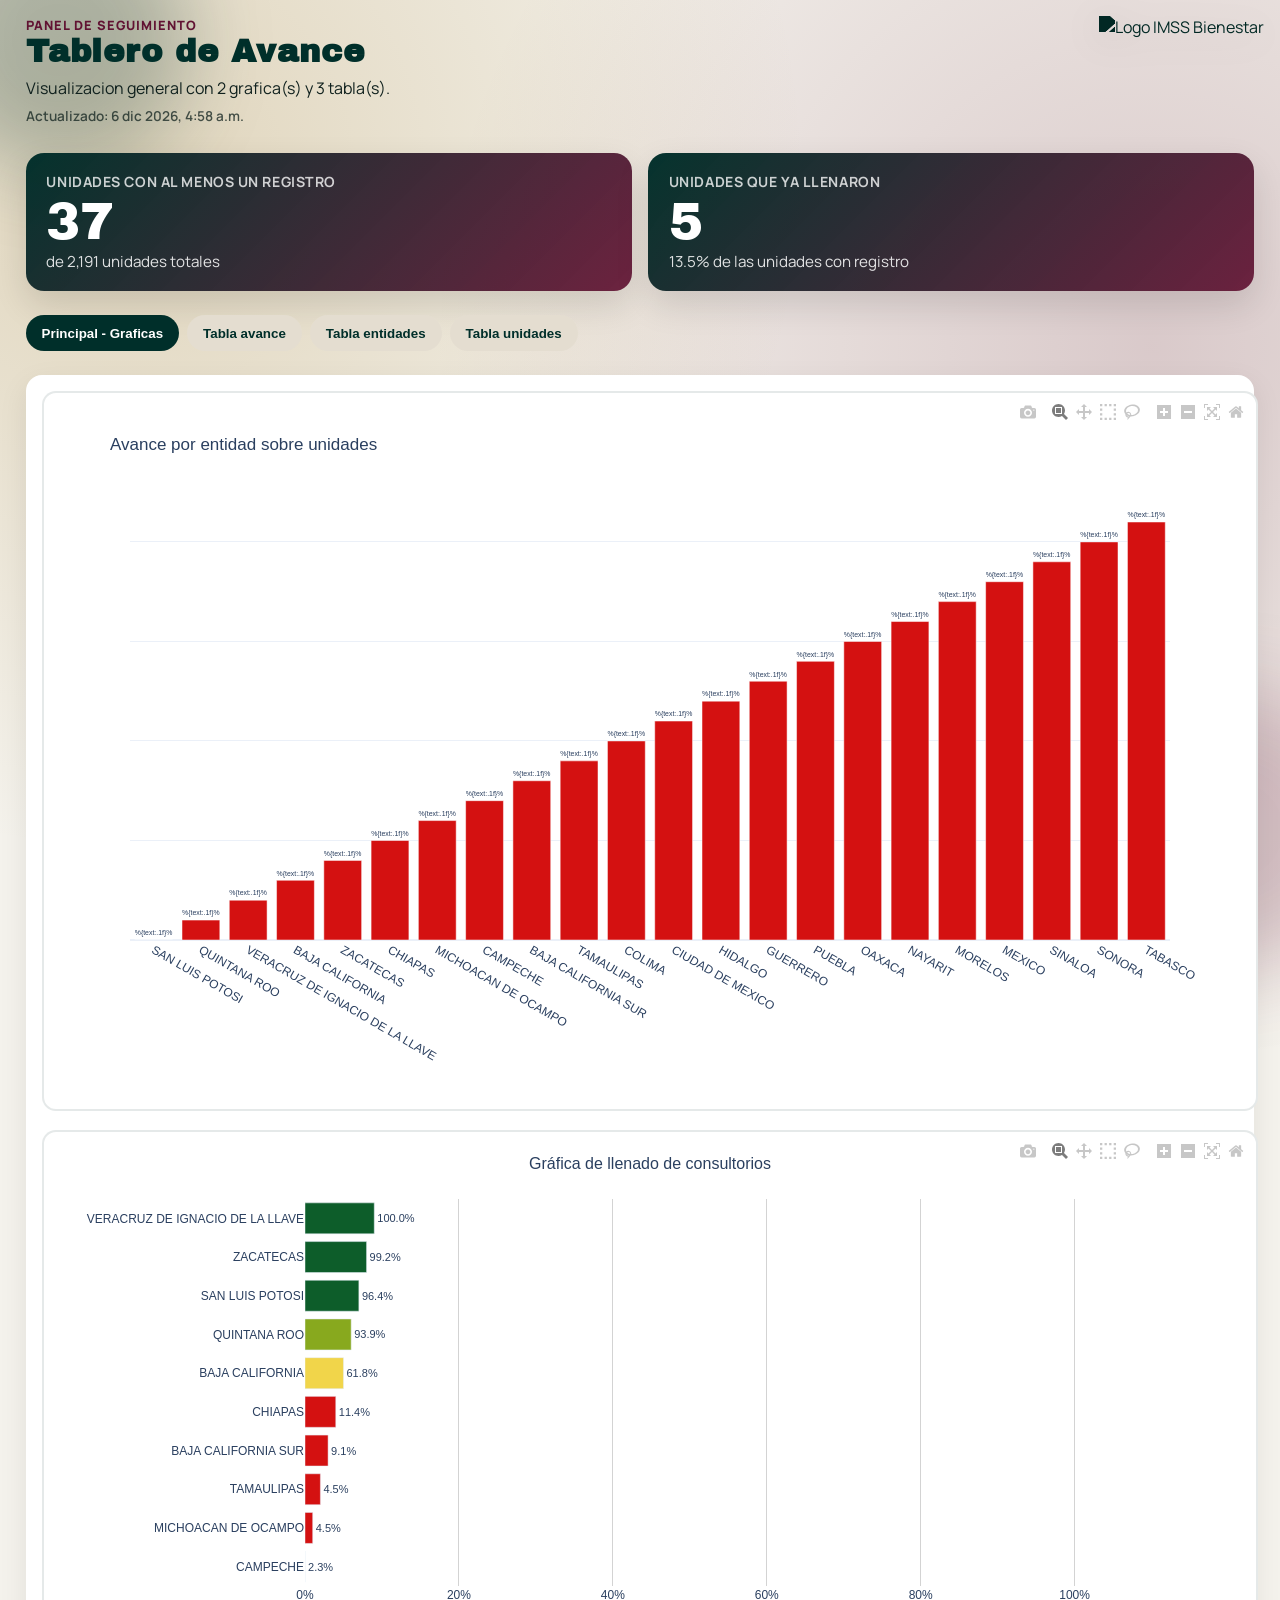
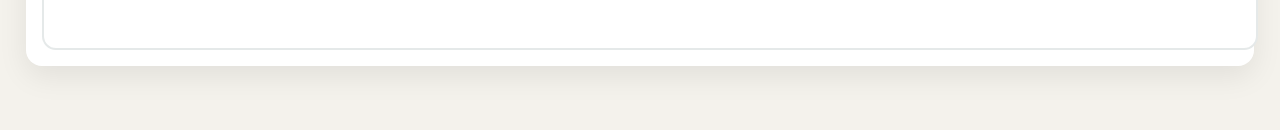
==== reporte_interactivo.html @ ab1ef681 "actualizacion" ====
<!doctype html>
<html lang="es">
<head>
  <meta charset="utf-8" />
  <meta name="viewport" content="width=device-width, initial-scale=1" />
  <title>Tablero IMSS Bienestar</title>
  <link rel="preconnect" href="https://fonts.googleapis.com" />
  <link rel="preconnect" href="https://fonts.gstatic.com" crossorigin />
  <link href="https://fonts.googleapis.com/css2?family=Manrope:wght@400;600;700;800&family=Archivo+Black&display=swap" rel="stylesheet" />
  <link rel="stylesheet" href="styles.css" />
  <script src="https://cdn.plot.ly/plotly-2.35.2.min.js"></script>
</head>
<body>
  <div class="bg-shape bg-shape-a"></div>
  <div class="bg-shape bg-shape-b"></div>
  <main class="layout">
    <header class="hero">
      <p class="eyebrow">Panel de Seguimiento</p>
      <h1>Tablero de Avance</h1>
      <p id="subtitle">Visualizacion general y detalle por tabla.</p>
      <p id="updated-at" class="updated-at">Actualizado: --</p>
    </header>

    <section class="value-boxes" aria-label="Resumen de unidades">
      <article class="value-box">
        <p class="value-box-label">Unidades con al menos un registro</p>
        <p id="value-unidades-registro" class="value-box-number">0</p>
        <p id="value-unidades-registro-detail" class="value-box-detail">de 0 unidades totales</p>
      </article>
      <article class="value-box">
        <p class="value-box-label">Unidades que ya llenaron</p>
        <p id="value-unidades-completas" class="value-box-number">0</p>
        <p id="value-unidades-completas-detail" class="value-box-detail">0% de las unidades con registro</p>
      </article>
    </section>

    <nav id="tabs" class="tabs" aria-label="Pestanas de contenido"></nav>

    <section id="panel-graficas" class="panel active"></section>
    <section id="tables-root"></section>
  </main>

  <footer class="footer">
    <img src="https://imssbienestar.gob.mx/assets/img/imb_b.svg" alt="Logo IMSS Bienestar" class="logo" />
  </footer>

  <script src="data.js"></script>
  <script src="app.js"></script>
</body>
</html>
---- styles.css ----
:root {
  --c-1: #002F2A;
  --c-2: #611232;
  --c-3: #A57F2C;
  --bg: #f4f2ec;
  --ink: #10211e;
  --card: #ffffff;
}

* { box-sizing: border-box; }

body {
  margin: 0;
  min-height: 100vh;
  font-family: Manrope, sans-serif;
  color: var(--ink);
  background:
    radial-gradient(circle at 10% 10%, rgba(165,127,44,0.25) 0%, rgba(165,127,44,0) 35%),
    radial-gradient(circle at 90% 20%, rgba(97,18,50,0.18) 0%, rgba(97,18,50,0) 40%),
    var(--bg);
  position: relative;
  overflow-x: hidden;
}

.bg-shape {
  position: fixed;
  border-radius: 50%;
  filter: blur(40px);
  z-index: -1;
}

.bg-shape-a {
  width: 260px;
  height: 260px;
  background: rgba(0,47,42,0.25);
  top: -90px;
  left: -70px;
}

.bg-shape-b {
  width: 280px;
  height: 280px;
  background: rgba(97,18,50,0.2);
  right: -90px;
  bottom: -70px;
}

.layout {
  width: min(1320px, 96vw);
  margin: 1rem auto 4rem;
}

.hero h1 {
  margin: 0;
  font-family: "Archivo Black", sans-serif;
  letter-spacing: 0.03em;
  color: var(--c-1);
}

.eyebrow {
  margin: 0 0 .5rem;
  color: var(--c-2);
  font-weight: 800;
  text-transform: uppercase;
  letter-spacing: 0.08em;
  font-size: .8rem;
}

.hero p { margin: .5rem 0 0; }

.updated-at {
  margin-top: .45rem;
  font-size: .85rem;
  color: rgba(16, 33, 30, .75);
  font-weight: 600;
}

.value-boxes {
  display: grid;
  grid-template-columns: repeat(2, minmax(0, 1fr));
  gap: 1rem;
  margin: 1.75rem 0 1.25rem;
}

.value-box {
  background: linear-gradient(135deg, rgba(0,47,42,0.98), rgba(97,18,50,0.92));
  color: #fff;
  border-radius: 18px;
  padding: 1.2rem 1.3rem;
  box-shadow: 0 14px 34px rgba(0, 0, 0, .12);
}

.value-box-label {
  margin: 0;
  font-size: .88rem;
  font-weight: 700;
  letter-spacing: .04em;
  text-transform: uppercase;
  color: rgba(255,255,255,.78);
}

.value-box-number {
  margin: .35rem 0 .2rem;
  font-family: "Archivo Black", sans-serif;
  font-size: clamp(2rem, 4vw, 3.2rem);
  line-height: 1;
}

.value-box-detail {
  margin: 0;
  font-size: .95rem;
  color: rgba(255,255,255,.86);
}

.tabs {
  display: flex;
  flex-wrap: wrap;
  gap: .5rem;
  margin: 1.5rem 0;
}

.tab-btn {
  border: 0;
  padding: .65rem 1rem;
  border-radius: 999px;
  background: #e4ddd0;
  color: var(--c-1);
  cursor: pointer;
  font-weight: 700;
  transition: transform .2s ease, background .2s ease;
}

.tab-btn:hover { transform: translateY(-1px); }
.tab-btn.active {
  background: var(--c-1);
  color: #fff;
}

.panel {
  display: none;
  background: var(--card);
  border-radius: 16px;
  padding: 1rem;
  box-shadow: 0 10px 30px rgba(0,0,0,.08);
  animation: rise .35s ease;
}

.panel.active { display: block; }

.grid {
  display: grid;
  grid-template-columns: 1fr;
  gap: 1.2rem;
  align-items: stretch;
}

.chart-card {
  border: 2px solid rgba(0,47,42,.1);
  border-radius: 14px;
  padding: .4rem;
  min-height: 180px;
  background: #fff;
}

.chart {
  width: 100%;
  min-height: 180px;
}

@media (max-width: 1100px) {
  .grid {
    grid-template-columns: 1fr;
  }

  .chart-card {
    min-height: 180px;
  }
}

.table-toolbar {
  display: flex;
  justify-content: flex-end;
  margin-bottom: .65rem;
}

.btn-excel {
  text-decoration: none;
  background: var(--c-3);
  color: #112;
  font-weight: 800;
  padding: .5rem .8rem;
  border-radius: 10px;
}

.table-wrap {
  overflow: auto;
  max-height: 68vh;
}

table {
  width: 100%;
  border-collapse: collapse;
  font-size: .92rem;
}

thead th {
  position: sticky;
  top: 0;
  background: var(--c-2);
  color: #fff;
  padding: .7rem;
  text-align: left;
}

tbody td {
  padding: .6rem;
  border-bottom: 1px solid #eee;
}

tbody tr:nth-child(even) { background: #faf8f3; }

.footer {
  position: fixed;
  top: 1rem;
  right: 1rem;
  z-index: 20;
}

.logo {
  width: min(220px, 45vw);
  filter: brightness(0) saturate(100%) invert(13%) sepia(27%) saturate(1148%) hue-rotate(124deg) brightness(95%) contrast(102%) drop-shadow(0 6px 18px rgba(0,0,0,.12));
}

@media (max-width: 700px) {
  .layout {
    margin-top: 3.4rem;
  }

  .value-boxes {
    grid-template-columns: 1fr;
  }

  .logo {
    width: min(160px, 50vw);
  }
}

@keyframes rise {
  from { transform: translateY(8px); opacity: 0; }
  to { transform: translateY(0); opacity: 1; }
}
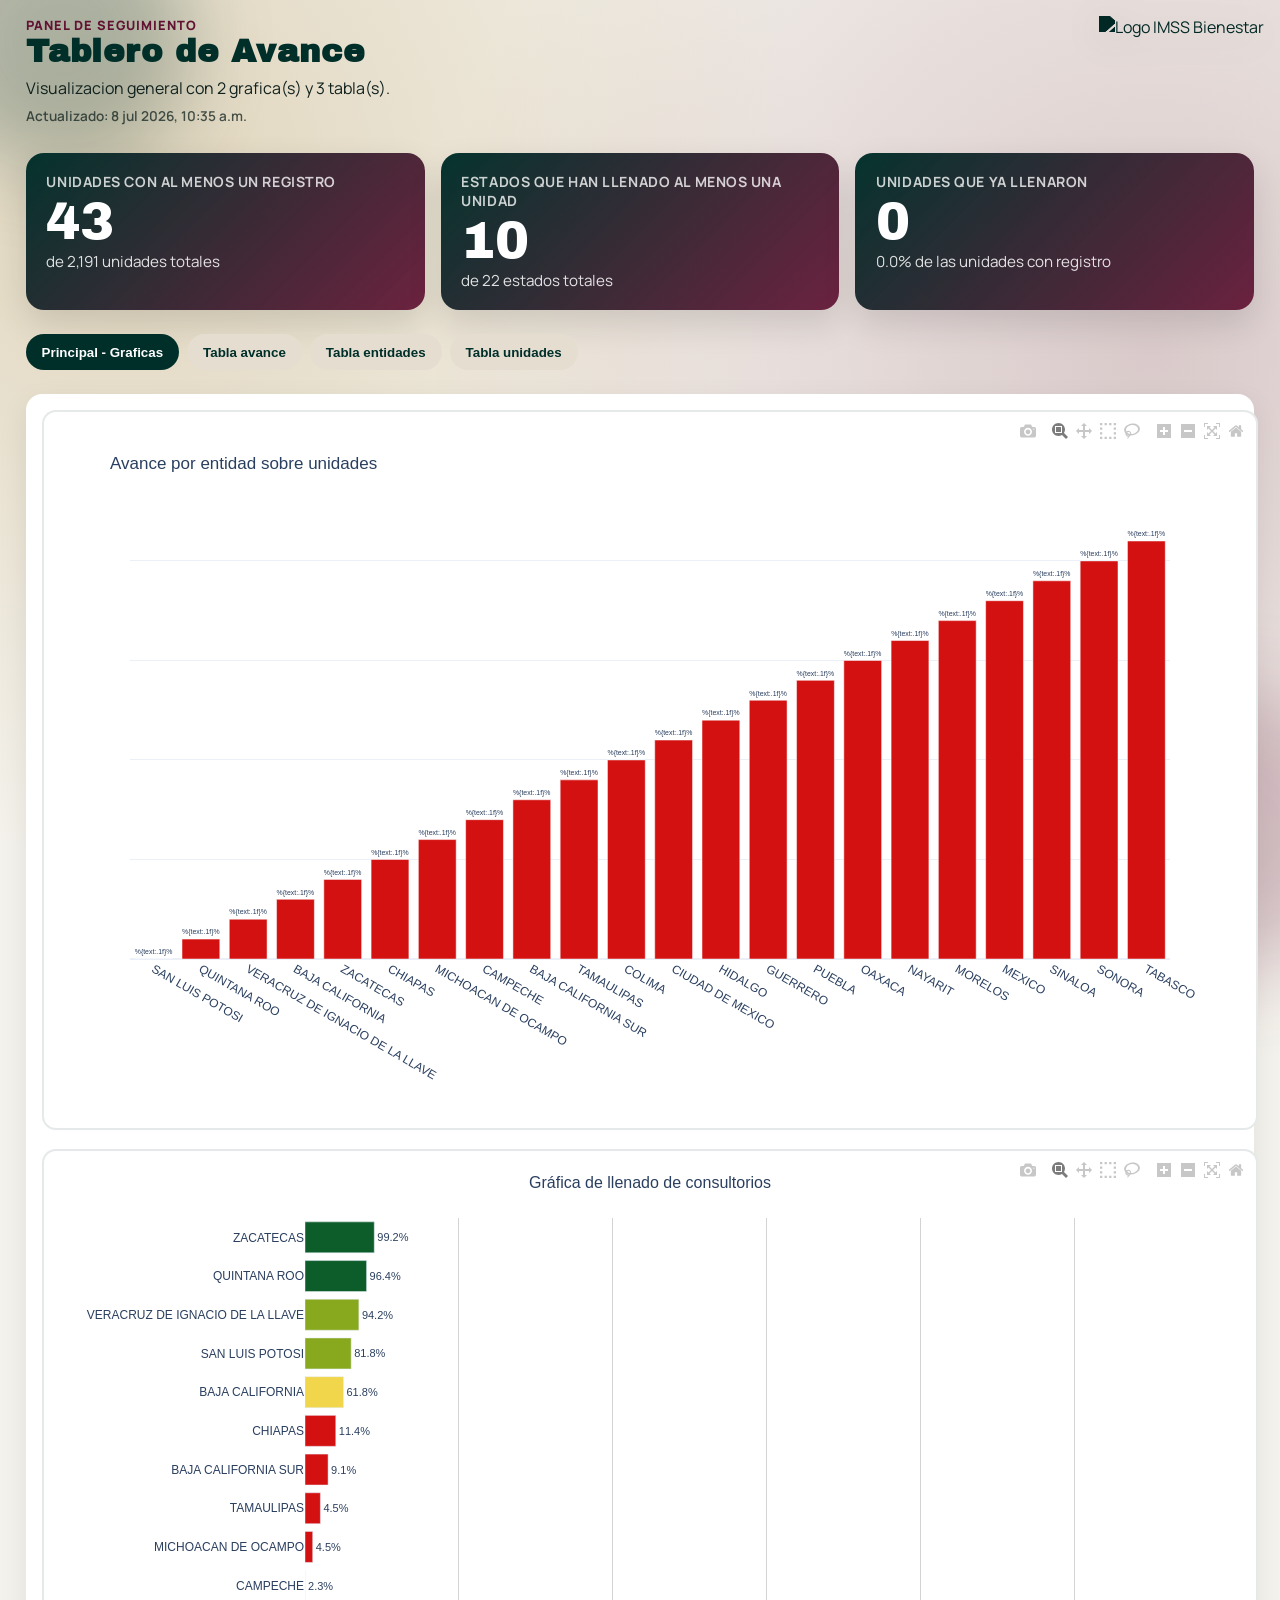
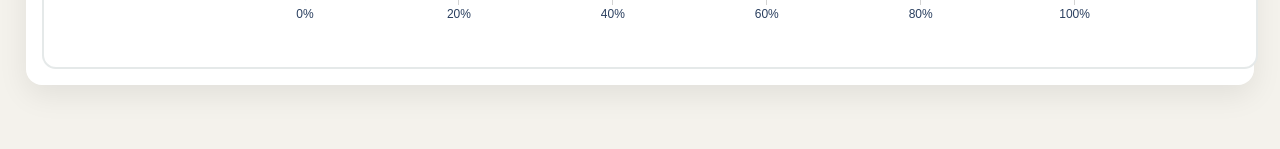
==== commit 69ae40ea: "actualizacion" ====
--- a/reporte_interactivo.html
+++ b/reporte_interactivo.html
@@ -28,6 +28,11 @@
         <p id="value-unidades-registro-detail" class="value-box-detail">de 0 unidades totales</p>
       </article>
       <article class="value-box">
+        <p class="value-box-label">Estados que han llenado al menos una unidad</p>
+        <p id="value-estados-registro" class="value-box-number">0</p>
+        <p id="value-estados-registro-detail" class="value-box-detail">de 0 estados totales</p>
+      </article>
+      <article class="value-box">
         <p class="value-box-label">Unidades que ya llenaron</p>
         <p id="value-unidades-completas" class="value-box-number">0</p>
         <p id="value-unidades-completas-detail" class="value-box-detail">0% de las unidades con registro</p>
--- a/styles.css
+++ b/styles.css
@@ -77,9 +77,15 @@
 
 .value-boxes {
   display: grid;
-  grid-template-columns: repeat(2, minmax(0, 1fr));
+  grid-template-columns: repeat(3, minmax(0, 1fr));
   gap: 1rem;
   margin: 1.75rem 0 1.25rem;
+}
+
+@media (max-width: 980px) {
+  .value-boxes {
+    grid-template-columns: repeat(2, minmax(0, 1fr));
+  }
 }
 
 .value-box {
